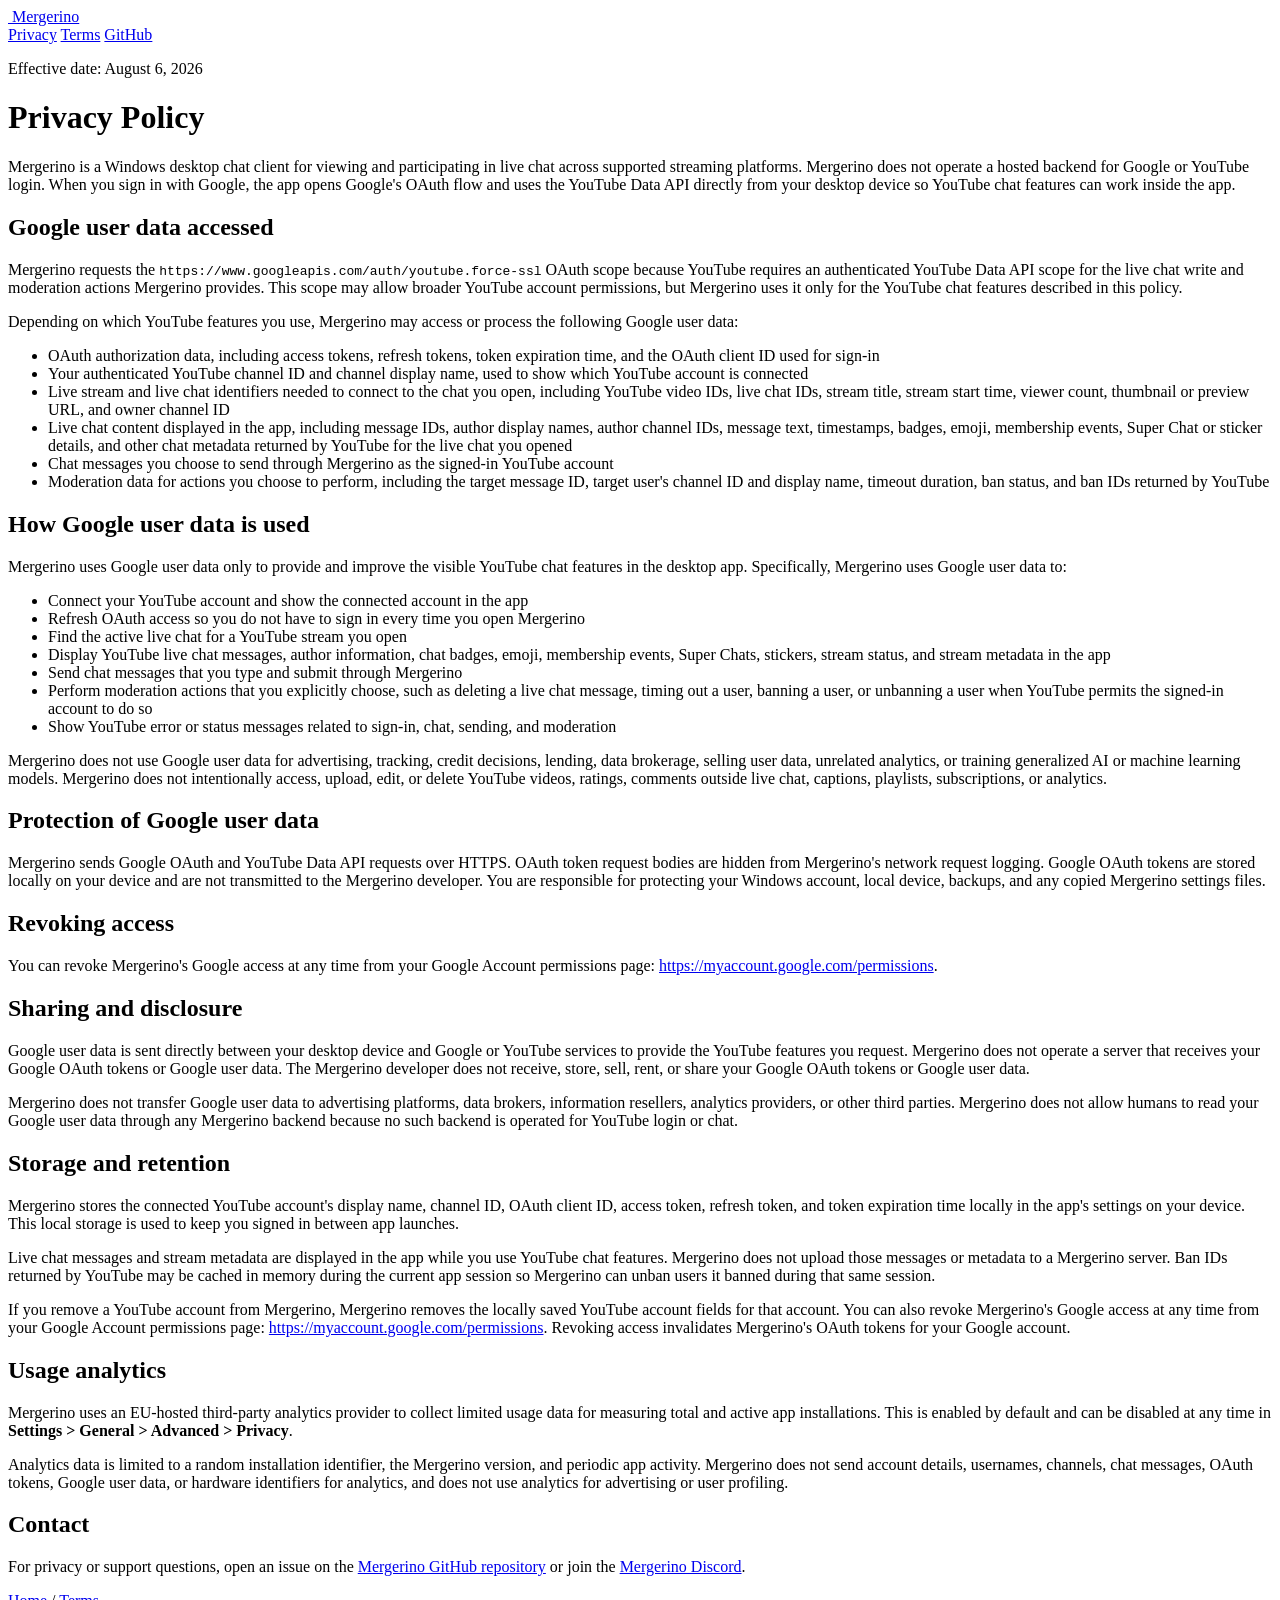
==== docs/privacy/index.html @ 113ef87d "Release Mergerino 1.3.3" ====
<!doctype html>
<html lang="en">
<head>
  <meta charset="utf-8">
  <meta name="viewport" content="width=device-width, initial-scale=1">
  <title>Privacy Policy - Mergerino</title>
  <meta name="description" content="Privacy policy for Mergerino.">
  <meta name="google-site-verification" content="ssWj4PTI1yoopKi_5jtv3J2BAln9i5m_8H64zjTYqog">
  <link rel="stylesheet" href="../assets/site.css">
</head>
<body>
  <header class="site-shell topbar">
    <a class="brand" href="../" aria-label="Mergerino home">
      <img src="../assets/mergerino-logo.png" alt="">
      <span>Mergerino</span>
    </a>
    <nav class="nav" aria-label="Main navigation">
      <a href="../privacy/">Privacy</a>
      <a href="../terms/">Terms</a>
      <a href="https://github.com/Fixlation/Mergerino">GitHub</a>
    </nav>
  </header>

  <main class="site-shell legal-page">
    <p class="eyebrow">Effective date: August 6, 2026</p>
    <h1>Privacy Policy</h1>
    <p>Mergerino is a Windows desktop chat client for viewing and participating in live chat across supported streaming platforms. Mergerino does not operate a hosted backend for Google or YouTube login. When you sign in with Google, the app opens Google's OAuth flow and uses the YouTube Data API directly from your desktop device so YouTube chat features can work inside the app.</p>

    <h2>Google user data accessed</h2>
    <p>Mergerino requests the <code>https://www.googleapis.com/auth/youtube.force-ssl</code> OAuth scope because YouTube requires an authenticated YouTube Data API scope for the live chat write and moderation actions Mergerino provides. This scope may allow broader YouTube account permissions, but Mergerino uses it only for the YouTube chat features described in this policy.</p>
    <p>Depending on which YouTube features you use, Mergerino may access or process the following Google user data:</p>
    <ul>
      <li>OAuth authorization data, including access tokens, refresh tokens, token expiration time, and the OAuth client ID used for sign-in</li>
      <li>Your authenticated YouTube channel ID and channel display name, used to show which YouTube account is connected</li>
      <li>Live stream and live chat identifiers needed to connect to the chat you open, including YouTube video IDs, live chat IDs, stream title, stream start time, viewer count, thumbnail or preview URL, and owner channel ID</li>
      <li>Live chat content displayed in the app, including message IDs, author display names, author channel IDs, message text, timestamps, badges, emoji, membership events, Super Chat or sticker details, and other chat metadata returned by YouTube for the live chat you opened</li>
      <li>Chat messages you choose to send through Mergerino as the signed-in YouTube account</li>
      <li>Moderation data for actions you choose to perform, including the target message ID, target user's channel ID and display name, timeout duration, ban status, and ban IDs returned by YouTube</li>
    </ul>

    <h2>How Google user data is used</h2>
    <p>Mergerino uses Google user data only to provide and improve the visible YouTube chat features in the desktop app. Specifically, Mergerino uses Google user data to:</p>
    <ul>
      <li>Connect your YouTube account and show the connected account in the app</li>
      <li>Refresh OAuth access so you do not have to sign in every time you open Mergerino</li>
      <li>Find the active live chat for a YouTube stream you open</li>
      <li>Display YouTube live chat messages, author information, chat badges, emoji, membership events, Super Chats, stickers, stream status, and stream metadata in the app</li>
      <li>Send chat messages that you type and submit through Mergerino</li>
      <li>Perform moderation actions that you explicitly choose, such as deleting a live chat message, timing out a user, banning a user, or unbanning a user when YouTube permits the signed-in account to do so</li>
      <li>Show YouTube error or status messages related to sign-in, chat, sending, and moderation</li>
    </ul>
    <p>Mergerino does not use Google user data for advertising, tracking, credit decisions, lending, data brokerage, selling user data, unrelated analytics, or training generalized AI or machine learning models. Mergerino does not intentionally access, upload, edit, or delete YouTube videos, ratings, comments outside live chat, captions, playlists, subscriptions, or analytics.</p>

    <h2>Protection of Google user data</h2>
    <p>Mergerino sends Google OAuth and YouTube Data API requests over HTTPS. OAuth token request bodies are hidden from Mergerino's network request logging. Google OAuth tokens are stored locally on your device and are not transmitted to the Mergerino developer. You are responsible for protecting your Windows account, local device, backups, and any copied Mergerino settings files.</p>

    <h2>Revoking access</h2>
    <p>You can revoke Mergerino's Google access at any time from your Google Account permissions page: <a href="https://myaccount.google.com/permissions">https://myaccount.google.com/permissions</a>.</p>

    <h2>Sharing and disclosure</h2>
    <p>Google user data is sent directly between your desktop device and Google or YouTube services to provide the YouTube features you request. Mergerino does not operate a server that receives your Google OAuth tokens or Google user data. The Mergerino developer does not receive, store, sell, rent, or share your Google OAuth tokens or Google user data.</p>
    <p>Mergerino does not transfer Google user data to advertising platforms, data brokers, information resellers, analytics providers, or other third parties. Mergerino does not allow humans to read your Google user data through any Mergerino backend because no such backend is operated for YouTube login or chat.</p>

    <h2>Storage and retention</h2>
    <p>Mergerino stores the connected YouTube account's display name, channel ID, OAuth client ID, access token, refresh token, and token expiration time locally in the app's settings on your device. This local storage is used to keep you signed in between app launches.</p>
    <p>Live chat messages and stream metadata are displayed in the app while you use YouTube chat features. Mergerino does not upload those messages or metadata to a Mergerino server. Ban IDs returned by YouTube may be cached in memory during the current app session so Mergerino can unban users it banned during that same session.</p>
    <p>If you remove a YouTube account from Mergerino, Mergerino removes the locally saved YouTube account fields for that account. You can also revoke Mergerino's Google access at any time from your Google Account permissions page: <a href="https://myaccount.google.com/permissions">https://myaccount.google.com/permissions</a>. Revoking access invalidates Mergerino's OAuth tokens for your Google account.</p>

    <h2>Usage analytics</h2>
    <p>Mergerino uses an EU-hosted third-party analytics provider to collect limited usage data for measuring total and active app installations. This is enabled by default and can be disabled at any time in <strong>Settings &gt; General &gt; Advanced &gt; Privacy</strong>.</p>
    <p>Analytics data is limited to a random installation identifier, the Mergerino version, and periodic app activity. Mergerino does not send account details, usernames, channels, chat messages, OAuth tokens, Google user data, or hardware identifiers for analytics, and does not use analytics for advertising or user profiling.</p>

    <h2>Contact</h2>
    <p>For privacy or support questions, open an issue on the <a href="https://github.com/Fixlation/Mergerino/issues">Mergerino GitHub repository</a> or join the <a href="https://discord.gg/tAjdrbvxwT">Mergerino Discord</a>.</p>
  </main>

  <footer class="site-shell footer">
    <span><a href="../">Home</a> / <a href="../terms/">Terms</a></span>
  </footer>
</body>
</html>
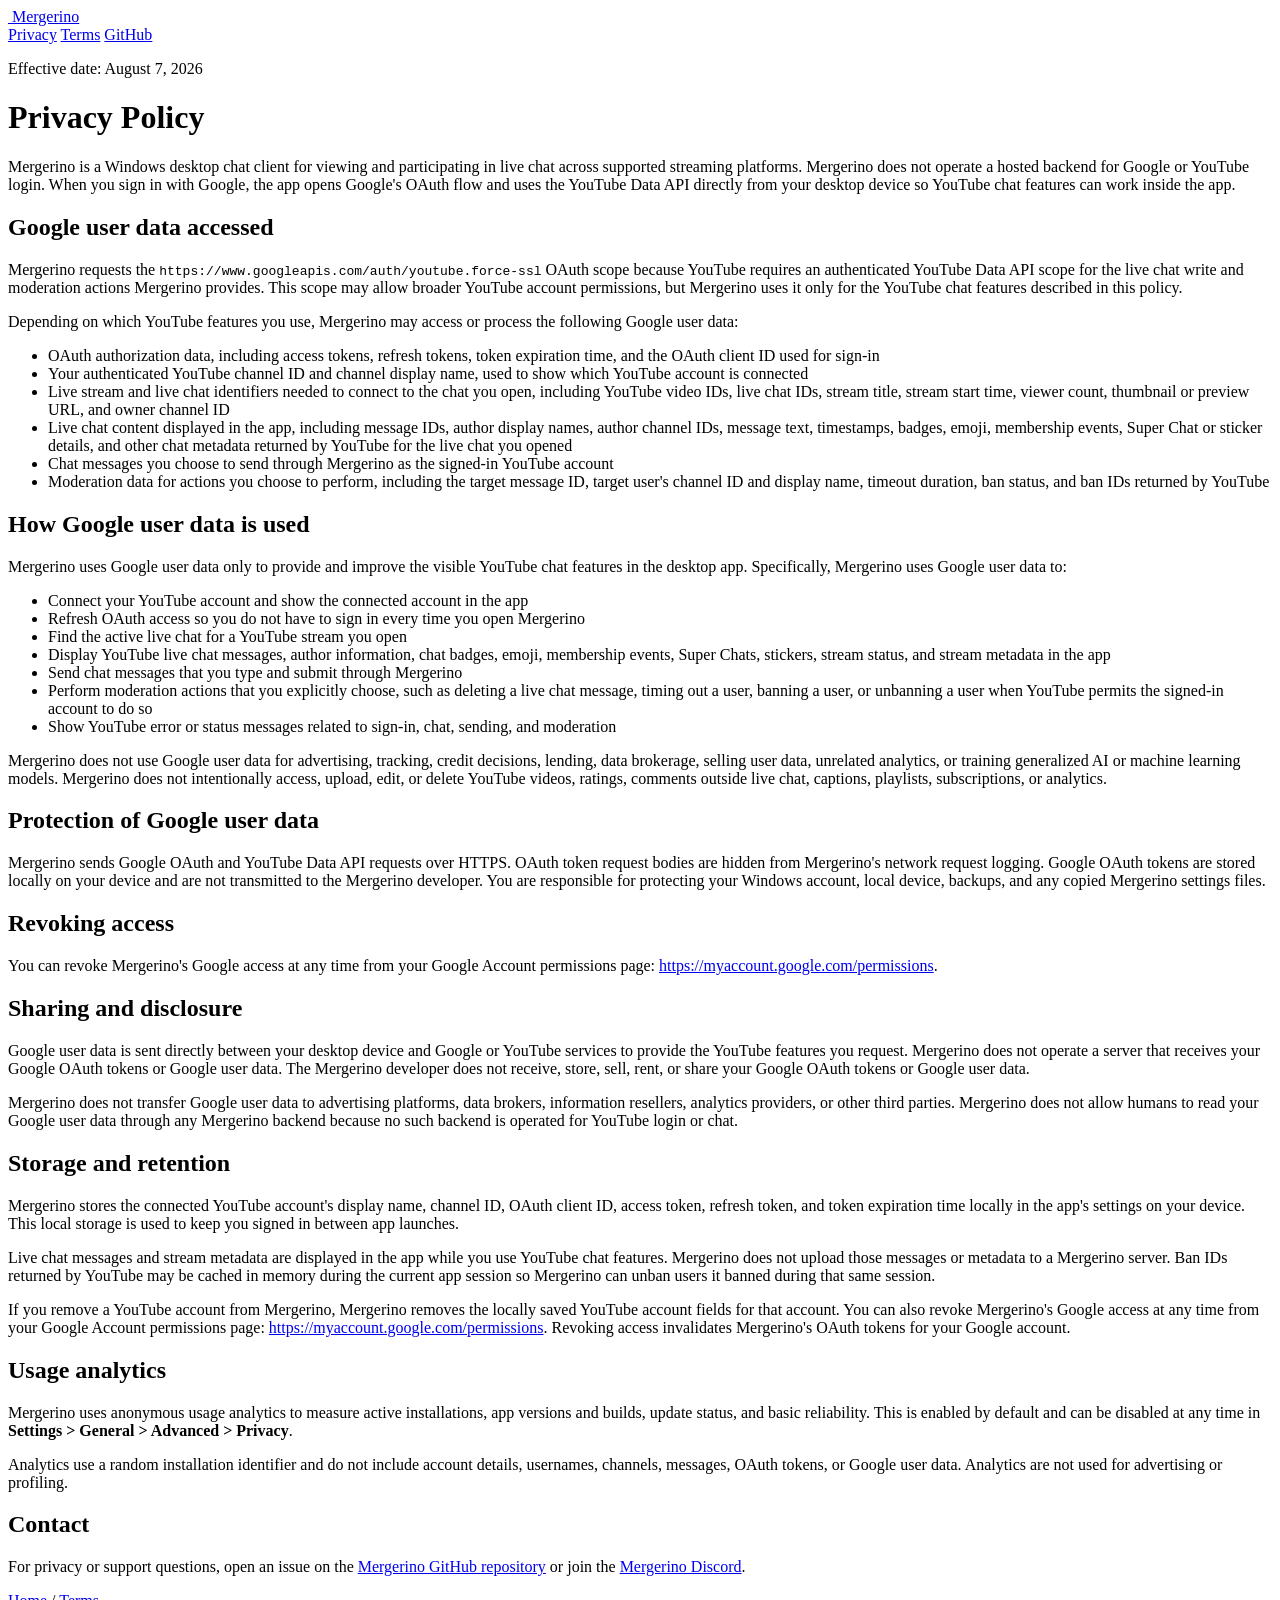
==== commit 0def847f: "Predictions hotfix" ====
--- a/docs/privacy/index.html
+++ b/docs/privacy/index.html
@@ -22,7 +22,7 @@
   </header>
 
   <main class="site-shell legal-page">
-    <p class="eyebrow">Effective date: August 6, 2026</p>
+    <p class="eyebrow">Effective date: August 7, 2026</p>
     <h1>Privacy Policy</h1>
     <p>Mergerino is a Windows desktop chat client for viewing and participating in live chat across supported streaming platforms. Mergerino does not operate a hosted backend for Google or YouTube login. When you sign in with Google, the app opens Google's OAuth flow and uses the YouTube Data API directly from your desktop device so YouTube chat features can work inside the app.</p>
 
@@ -67,8 +67,8 @@
     <p>If you remove a YouTube account from Mergerino, Mergerino removes the locally saved YouTube account fields for that account. You can also revoke Mergerino's Google access at any time from your Google Account permissions page: <a href="https://myaccount.google.com/permissions">https://myaccount.google.com/permissions</a>. Revoking access invalidates Mergerino's OAuth tokens for your Google account.</p>
 
     <h2>Usage analytics</h2>
-    <p>Mergerino uses an EU-hosted third-party analytics provider to collect limited usage data for measuring total and active app installations. This is enabled by default and can be disabled at any time in <strong>Settings &gt; General &gt; Advanced &gt; Privacy</strong>.</p>
-    <p>Analytics data is limited to a random installation identifier, the Mergerino version, and periodic app activity. Mergerino does not send account details, usernames, channels, chat messages, OAuth tokens, Google user data, or hardware identifiers for analytics, and does not use analytics for advertising or user profiling.</p>
+    <p>Mergerino uses anonymous usage analytics to measure active installations, app versions and builds, update status, and basic reliability. This is enabled by default and can be disabled at any time in <strong>Settings &gt; General &gt; Advanced &gt; Privacy</strong>.</p>
+    <p>Analytics use a random installation identifier and do not include account details, usernames, channels, messages, OAuth tokens, or Google user data. Analytics are not used for advertising or profiling.</p>
 
     <h2>Contact</h2>
     <p>For privacy or support questions, open an issue on the <a href="https://github.com/Fixlation/Mergerino/issues">Mergerino GitHub repository</a> or join the <a href="https://discord.gg/tAjdrbvxwT">Mergerino Discord</a>.</p>
